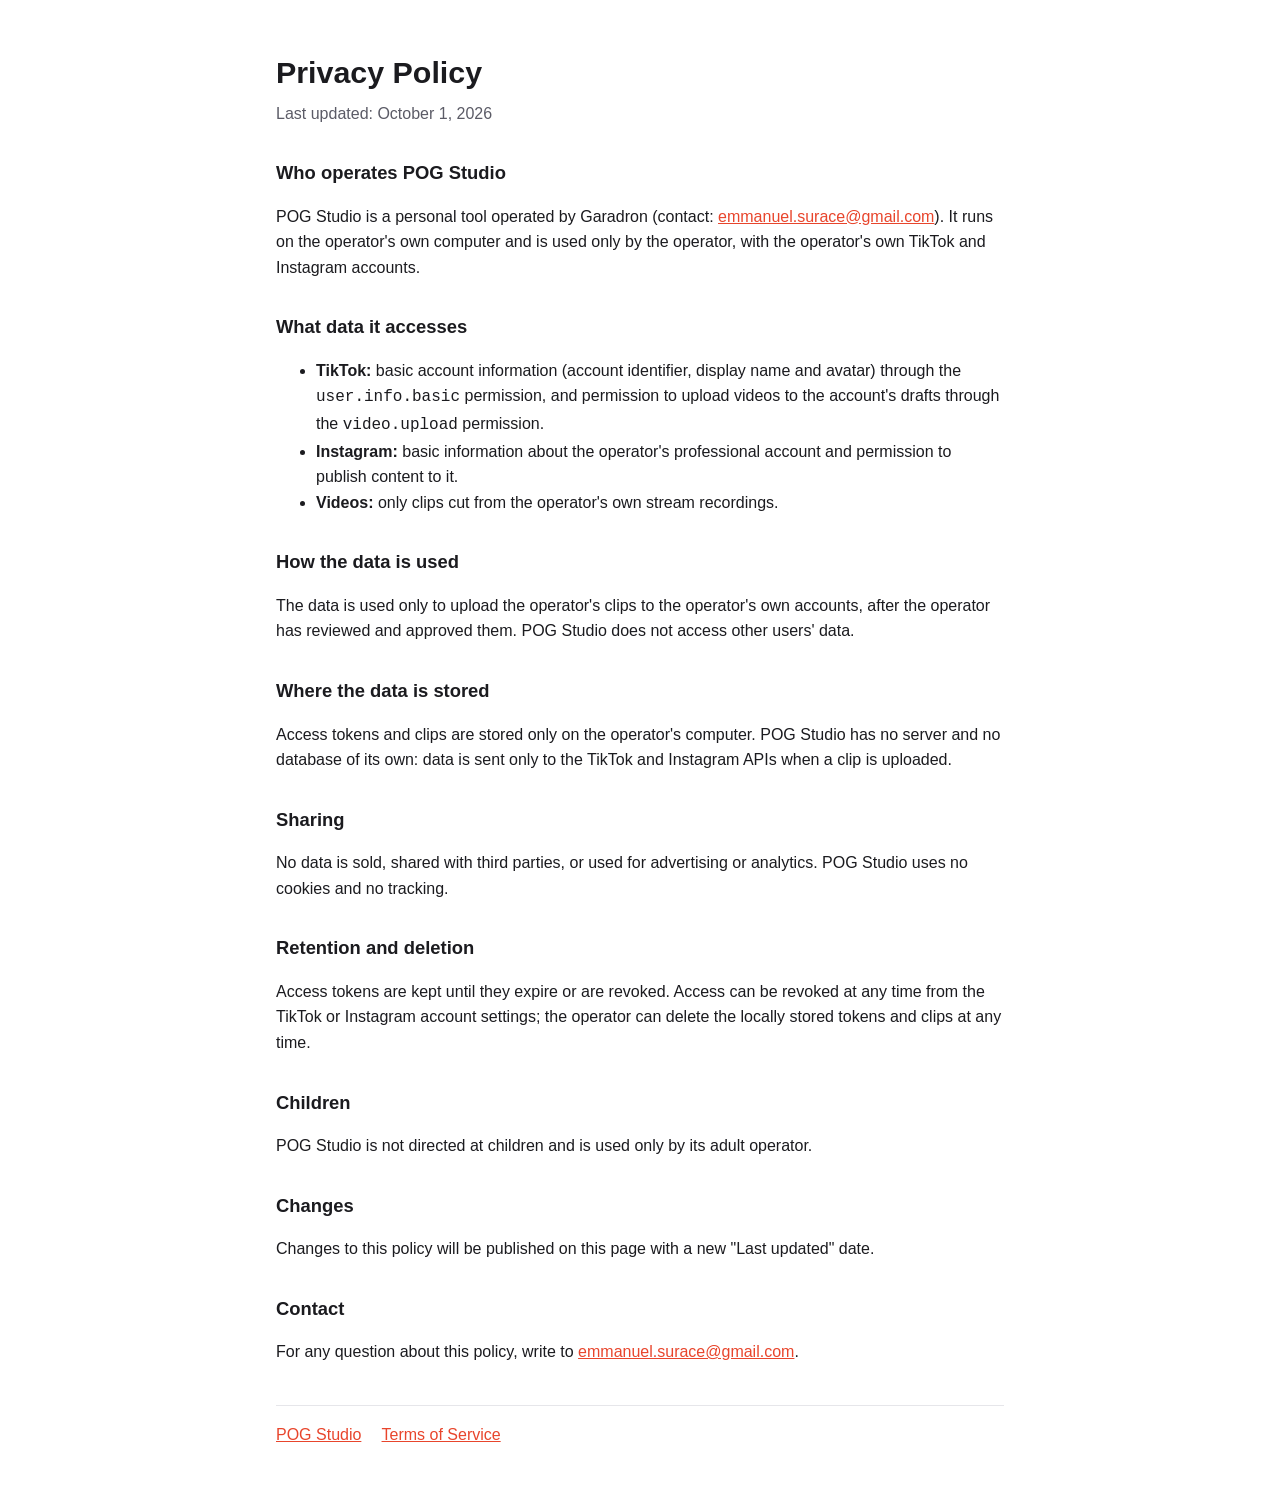
==== privacy.html @ 43148c9e "Privacy Policy and Terms of Service for POG Studio Public pages required by the TikTok and Meta deve" ====
<!doctype html>
<html lang="en">
<head>
  <meta charset="utf-8">
  <meta name="viewport" content="width=device-width, initial-scale=1">
  <title>POG Studio Privacy Policy</title>
  <link rel="stylesheet" href="style.css">
</head>
<body>
<main>
  <h1>Privacy Policy</h1>
  <p class="updated">Last updated: October 1, 2026</p>

  <h2>Who operates POG Studio</h2>
  <p>POG Studio is a personal tool operated by Garadron (contact:
     <a href="mailto:emmanuel.surace@gmail.com">emmanuel.surace@gmail.com</a>). It runs on the operator's own
     computer and is used only by the operator, with the operator's own TikTok and Instagram accounts.</p>

  <h2>What data it accesses</h2>
  <ul>
    <li><strong>TikTok:</strong> basic account information (account identifier, display name and avatar) through the
        <code>user.info.basic</code> permission, and permission to upload videos to the account's drafts through the
        <code>video.upload</code> permission.</li>
    <li><strong>Instagram:</strong> basic information about the operator's professional account and permission to
        publish content to it.</li>
    <li><strong>Videos:</strong> only clips cut from the operator's own stream recordings.</li>
  </ul>

  <h2>How the data is used</h2>
  <p>The data is used only to upload the operator's clips to the operator's own accounts, after the operator has
     reviewed and approved them. POG Studio does not access other users' data.</p>

  <h2>Where the data is stored</h2>
  <p>Access tokens and clips are stored only on the operator's computer. POG Studio has no server and no database
     of its own: data is sent only to the TikTok and Instagram APIs when a clip is uploaded.</p>

  <h2>Sharing</h2>
  <p>No data is sold, shared with third parties, or used for advertising or analytics. POG Studio uses no cookies
     and no tracking.</p>

  <h2>Retention and deletion</h2>
  <p>Access tokens are kept until they expire or are revoked. Access can be revoked at any time from the TikTok or
     Instagram account settings; the operator can delete the locally stored tokens and clips at any time.</p>

  <h2>Children</h2>
  <p>POG Studio is not directed at children and is used only by its adult operator.</p>

  <h2>Changes</h2>
  <p>Changes to this policy will be published on this page with a new "Last updated" date.</p>

  <h2>Contact</h2>
  <p>For any question about this policy, write to
     <a href="mailto:emmanuel.surace@gmail.com">emmanuel.surace@gmail.com</a>.</p>

  <nav>
    <a href="index.html">POG Studio</a>
    <a href="terms.html">Terms of Service</a>
  </nav>
</main>
</body>
</html>
---- style.css ----
:root { --bg: #ffffff; --text: #1b1b1f; --muted: #5b5b66; --accent: #e8452c; --line: #e6e6ea; }
@media (prefers-color-scheme: dark) {
  :root { --bg: #121216; --text: #ececf1; --muted: #a3a3ad; --accent: #ff6a4d; --line: #2a2a31; }
}
* { box-sizing: border-box; }
body { margin: 0; background: var(--bg); color: var(--text);
       font: 16px/1.6 -apple-system, "Segoe UI", Roboto, Helvetica, Arial, sans-serif; }
main { max-width: 760px; margin: 0 auto; padding: 48px 16px 64px; }
h1 { font-size: 1.9rem; margin: 0 0 4px; }
h2 { font-size: 1.15rem; margin: 32px 0 8px; }
p, li { color: var(--text); }
.updated { color: var(--muted); margin: 0 0 24px; }
a { color: var(--accent); }
nav { border-top: 1px solid var(--line); margin-top: 40px; padding-top: 16px; color: var(--muted); }
nav a { margin-right: 16px; }
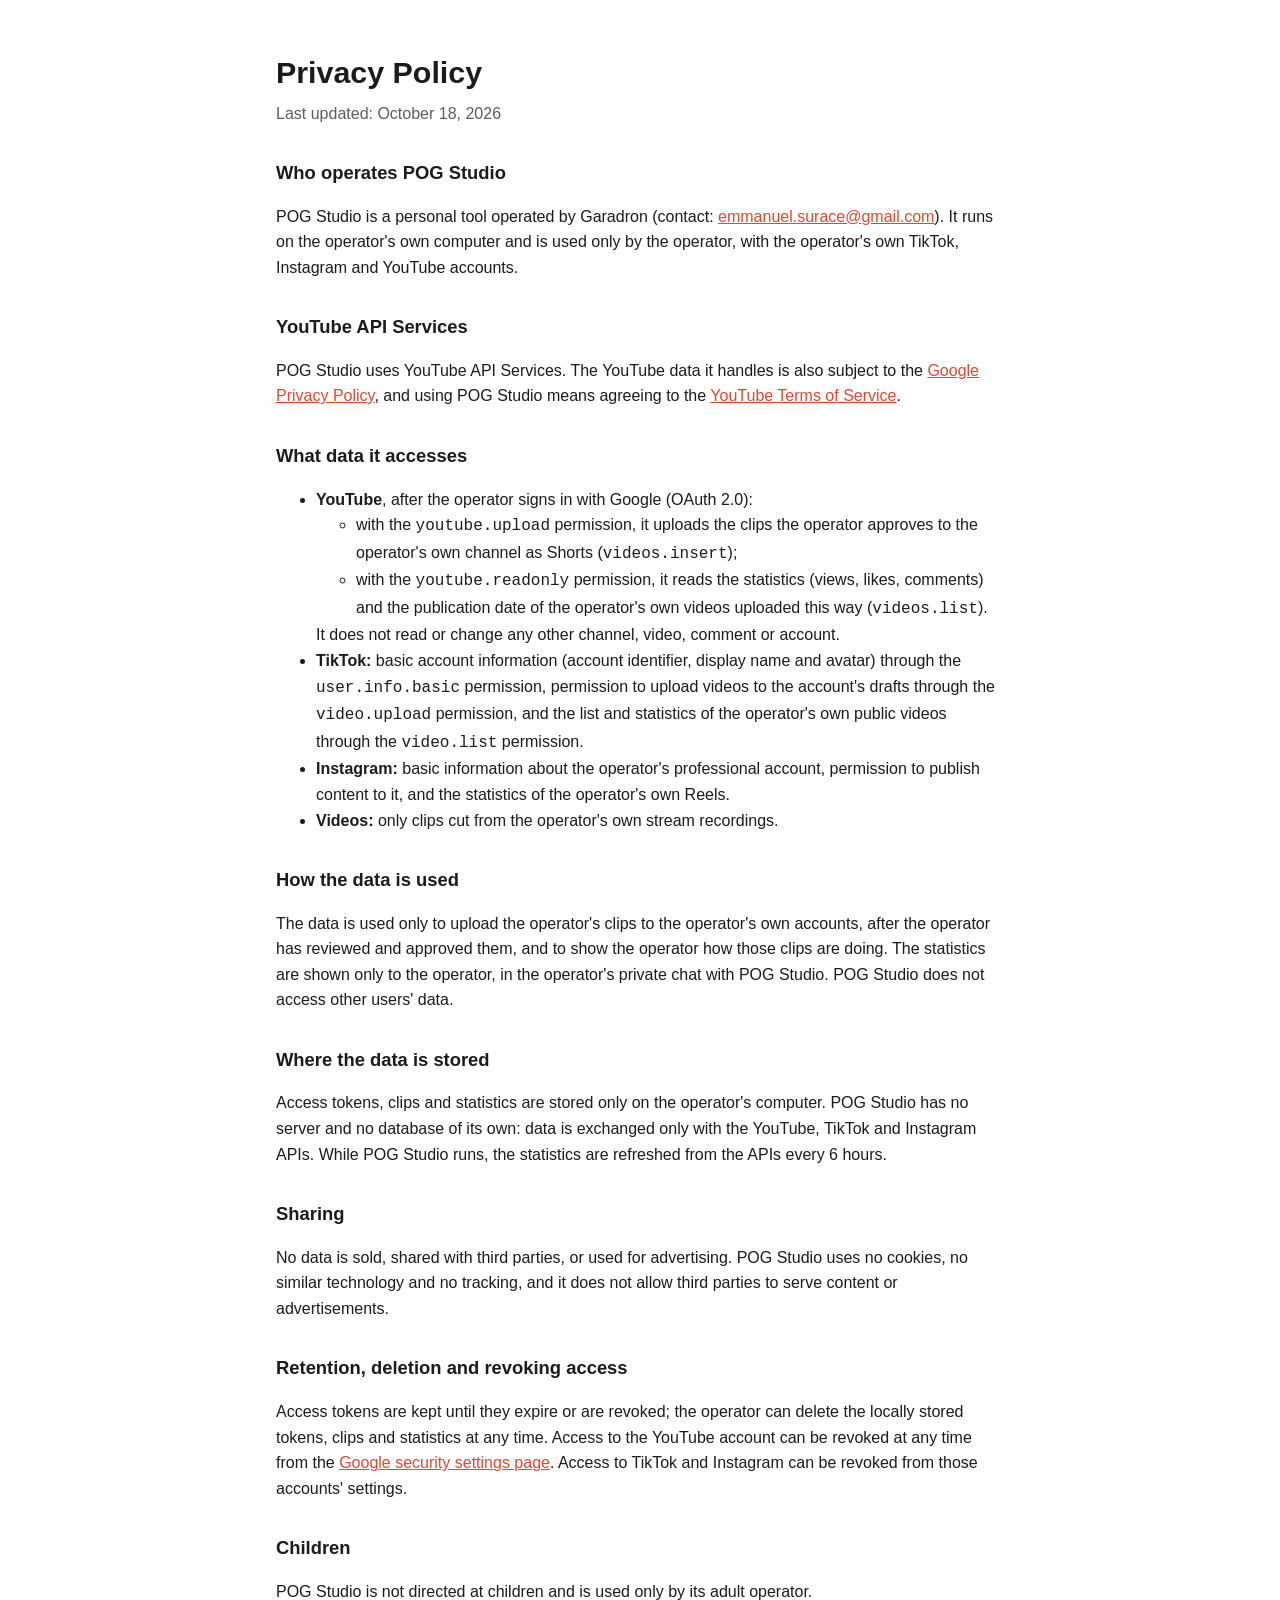
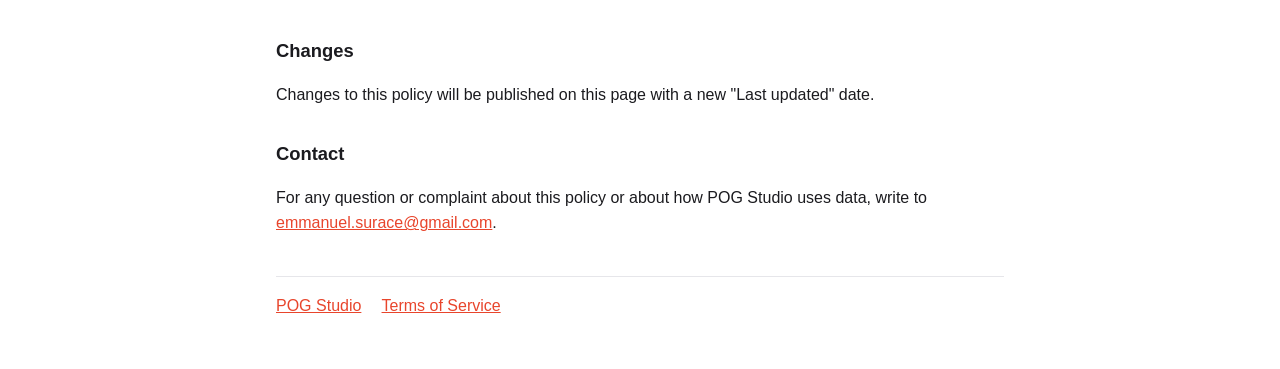
==== commit fd3ad1a8: "Add YouTube API Services: data used, Google Privacy Policy, YouTube Terms, revoking access Needed fo" ====
--- a/privacy.html
+++ b/privacy.html
@@ -9,38 +9,58 @@
 <body>
 <main>
   <h1>Privacy Policy</h1>
-  <p class="updated">Last updated: October 1, 2026</p>
+  <p class="updated">Last updated: October 18, 2026</p>
 
   <h2>Who operates POG Studio</h2>
   <p>POG Studio is a personal tool operated by Garadron (contact:
      <a href="mailto:emmanuel.surace@gmail.com">emmanuel.surace@gmail.com</a>). It runs on the operator's own
-     computer and is used only by the operator, with the operator's own TikTok and Instagram accounts.</p>
+     computer and is used only by the operator, with the operator's own TikTok, Instagram and YouTube
+     accounts.</p>
+
+  <h2>YouTube API Services</h2>
+  <p>POG Studio uses YouTube API Services. The YouTube data it handles is also subject to the
+     <a href="http://www.google.com/policies/privacy">Google Privacy Policy</a>, and using POG Studio means
+     agreeing to the <a href="https://www.youtube.com/t/terms">YouTube Terms of Service</a>.</p>
 
   <h2>What data it accesses</h2>
   <ul>
+    <li><strong>YouTube</strong>, after the operator signs in with Google (OAuth 2.0):
+        <ul>
+          <li>with the <code>youtube.upload</code> permission, it uploads the clips the operator approves to the
+              operator's own channel as Shorts (<code>videos.insert</code>);</li>
+          <li>with the <code>youtube.readonly</code> permission, it reads the statistics (views, likes, comments)
+              and the publication date of the operator's own videos uploaded this way (<code>videos.list</code>).</li>
+        </ul>
+        It does not read or change any other channel, video, comment or account.</li>
     <li><strong>TikTok:</strong> basic account information (account identifier, display name and avatar) through the
-        <code>user.info.basic</code> permission, and permission to upload videos to the account's drafts through the
-        <code>video.upload</code> permission.</li>
-    <li><strong>Instagram:</strong> basic information about the operator's professional account and permission to
-        publish content to it.</li>
+        <code>user.info.basic</code> permission, permission to upload videos to the account's drafts through the
+        <code>video.upload</code> permission, and the list and statistics of the operator's own public videos
+        through the <code>video.list</code> permission.</li>
+    <li><strong>Instagram:</strong> basic information about the operator's professional account, permission to
+        publish content to it, and the statistics of the operator's own Reels.</li>
     <li><strong>Videos:</strong> only clips cut from the operator's own stream recordings.</li>
   </ul>
 
   <h2>How the data is used</h2>
   <p>The data is used only to upload the operator's clips to the operator's own accounts, after the operator has
-     reviewed and approved them. POG Studio does not access other users' data.</p>
+     reviewed and approved them, and to show the operator how those clips are doing. The statistics are shown only
+     to the operator, in the operator's private chat with POG Studio. POG Studio does not access other users'
+     data.</p>
 
   <h2>Where the data is stored</h2>
-  <p>Access tokens and clips are stored only on the operator's computer. POG Studio has no server and no database
-     of its own: data is sent only to the TikTok and Instagram APIs when a clip is uploaded.</p>
+  <p>Access tokens, clips and statistics are stored only on the operator's computer. POG Studio has no server and
+     no database of its own: data is exchanged only with the YouTube, TikTok and Instagram APIs. While POG Studio
+     runs, the statistics are refreshed from the APIs every 6 hours.</p>
 
   <h2>Sharing</h2>
-  <p>No data is sold, shared with third parties, or used for advertising or analytics. POG Studio uses no cookies
-     and no tracking.</p>
+  <p>No data is sold, shared with third parties, or used for advertising. POG Studio uses no cookies, no similar
+     technology and no tracking, and it does not allow third parties to serve content or advertisements.</p>
 
-  <h2>Retention and deletion</h2>
-  <p>Access tokens are kept until they expire or are revoked. Access can be revoked at any time from the TikTok or
-     Instagram account settings; the operator can delete the locally stored tokens and clips at any time.</p>
+  <h2>Retention, deletion and revoking access</h2>
+  <p>Access tokens are kept until they expire or are revoked; the operator can delete the locally stored tokens,
+     clips and statistics at any time. Access to the YouTube account can be revoked at any time from the
+     <a href="https://security.google.com/settings/security/permissions">Google security settings page</a>.
+     Access to TikTok and Instagram can be revoked from those accounts' settings.</p>
 
   <h2>Children</h2>
   <p>POG Studio is not directed at children and is used only by its adult operator.</p>
@@ -49,7 +69,7 @@
   <p>Changes to this policy will be published on this page with a new "Last updated" date.</p>
 
   <h2>Contact</h2>
-  <p>For any question about this policy, write to
+  <p>For any question or complaint about this policy or about how POG Studio uses data, write to
      <a href="mailto:emmanuel.surace@gmail.com">emmanuel.surace@gmail.com</a>.</p>
 
   <nav>
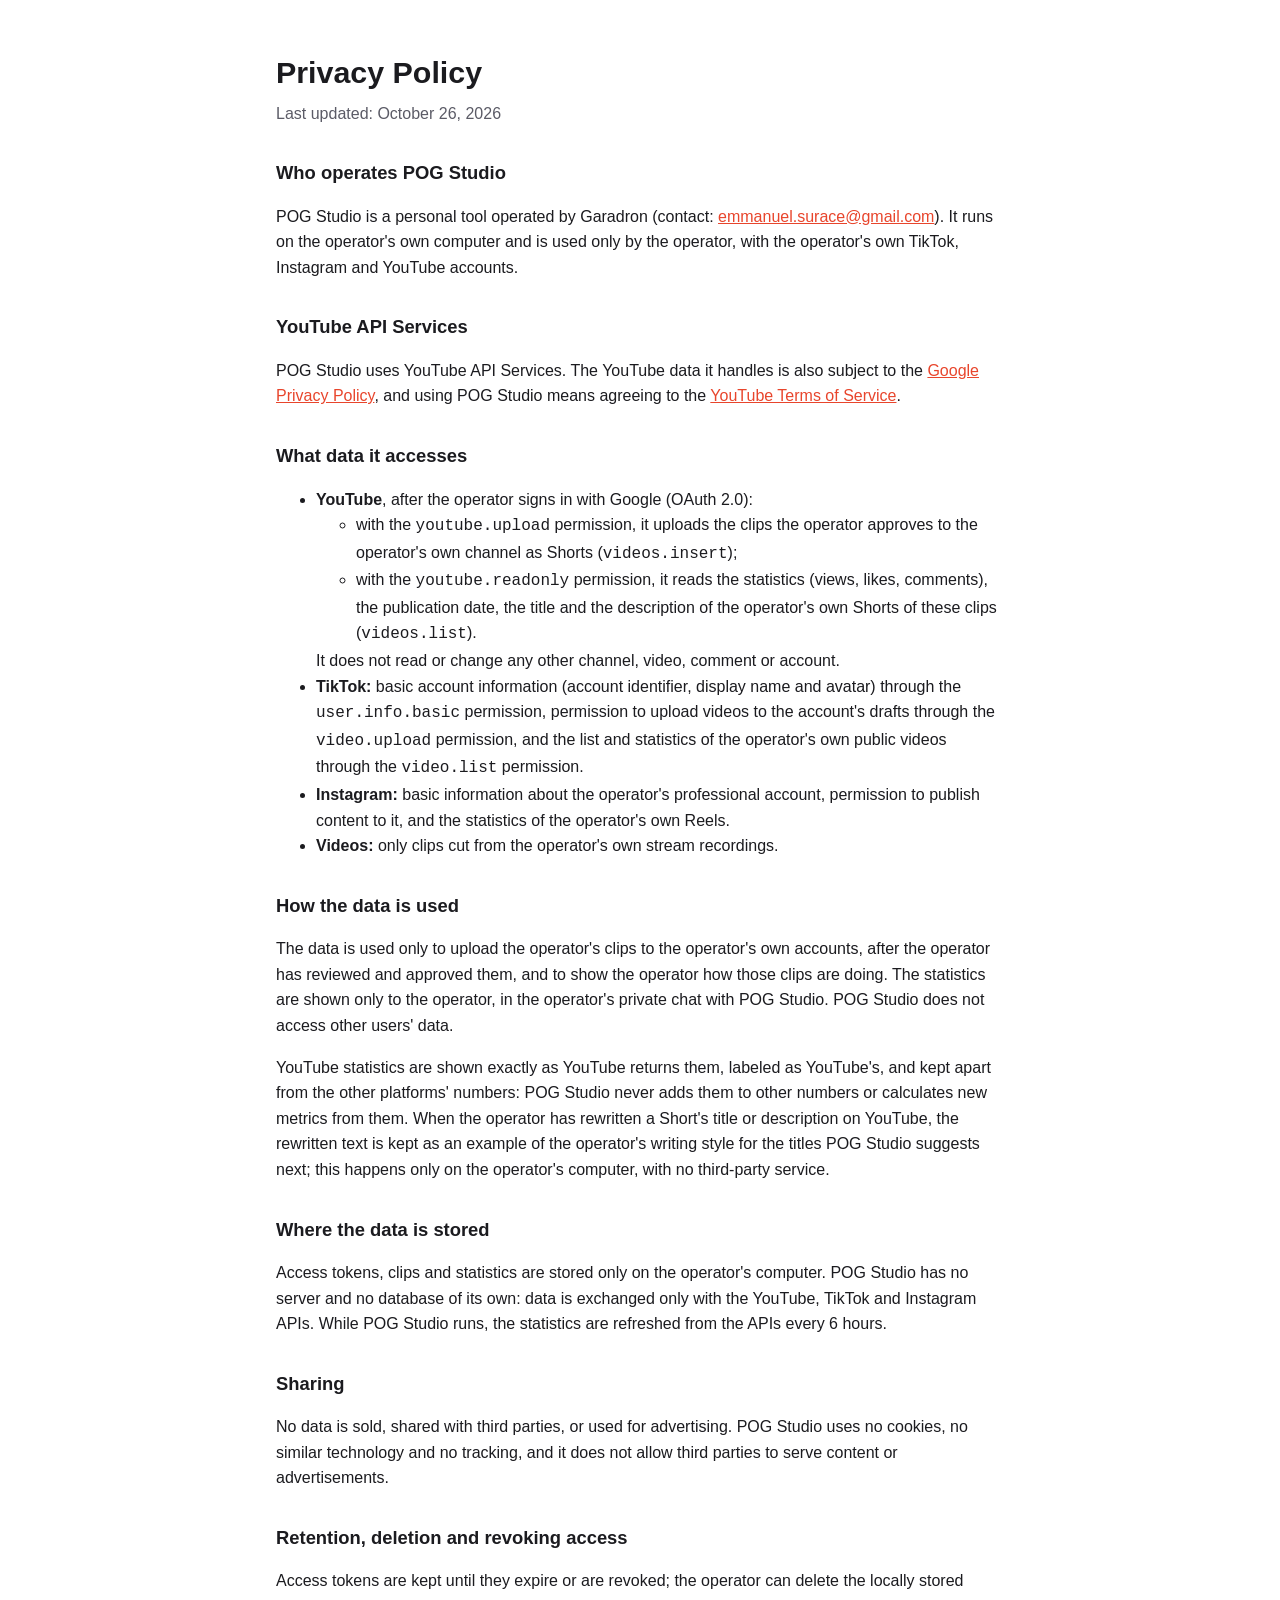
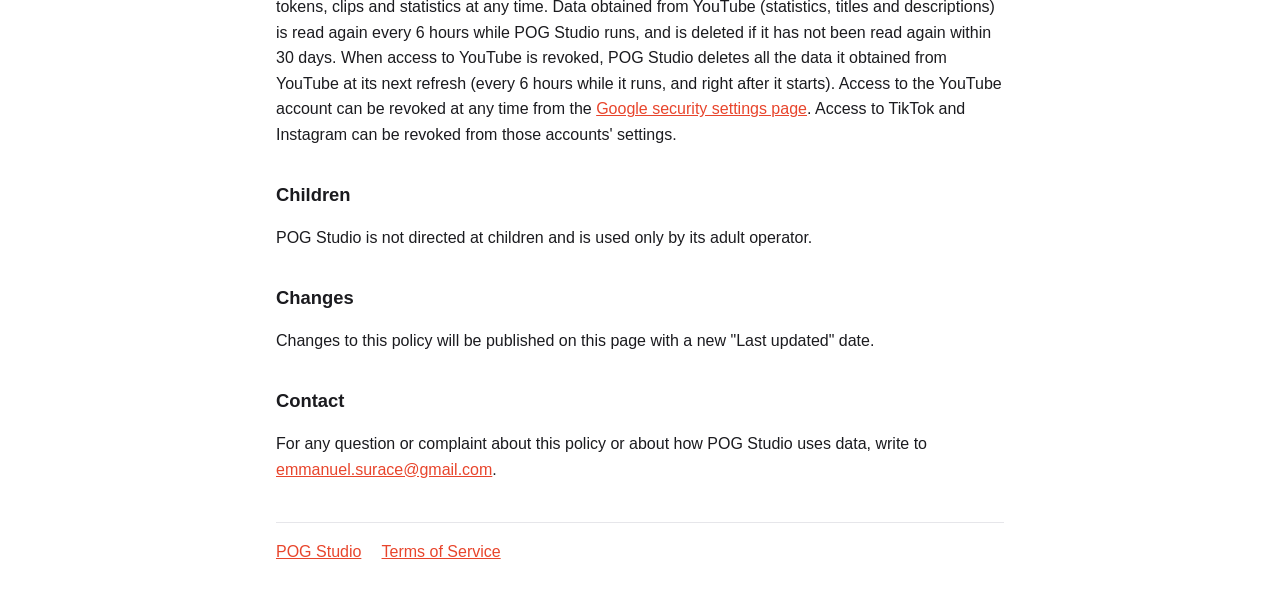
==== commit 1df293b5: "Privacy: YouTube data shown as YouTube returns it and never combined, titles and descriptions read t" ====
--- a/privacy.html
+++ b/privacy.html
@@ -9,7 +9,7 @@
 <body>
 <main>
   <h1>Privacy Policy</h1>
-  <p class="updated">Last updated: October 18, 2026</p>
+  <p class="updated">Last updated: October 26, 2026</p>
 
   <h2>Who operates POG Studio</h2>
   <p>POG Studio is a personal tool operated by Garadron (contact:
@@ -28,8 +28,9 @@
         <ul>
           <li>with the <code>youtube.upload</code> permission, it uploads the clips the operator approves to the
               operator's own channel as Shorts (<code>videos.insert</code>);</li>
-          <li>with the <code>youtube.readonly</code> permission, it reads the statistics (views, likes, comments)
-              and the publication date of the operator's own videos uploaded this way (<code>videos.list</code>).</li>
+          <li>with the <code>youtube.readonly</code> permission, it reads the statistics (views, likes, comments),
+              the publication date, the title and the description of the operator's own Shorts of these clips
+              (<code>videos.list</code>).</li>
         </ul>
         It does not read or change any other channel, video, comment or account.</li>
     <li><strong>TikTok:</strong> basic account information (account identifier, display name and avatar) through the
@@ -46,6 +47,11 @@
      reviewed and approved them, and to show the operator how those clips are doing. The statistics are shown only
      to the operator, in the operator's private chat with POG Studio. POG Studio does not access other users'
      data.</p>
+  <p>YouTube statistics are shown exactly as YouTube returns them, labeled as YouTube's, and kept apart from the
+     other platforms' numbers: POG Studio never adds them to other numbers or calculates new metrics from them.
+     When the operator has rewritten a Short's title or description on YouTube, the rewritten text is kept as an
+     example of the operator's writing style for the titles POG Studio suggests next; this happens only on the
+     operator's computer, with no third-party service.</p>
 
   <h2>Where the data is stored</h2>
   <p>Access tokens, clips and statistics are stored only on the operator's computer. POG Studio has no server and
@@ -58,7 +64,11 @@
 
   <h2>Retention, deletion and revoking access</h2>
   <p>Access tokens are kept until they expire or are revoked; the operator can delete the locally stored tokens,
-     clips and statistics at any time. Access to the YouTube account can be revoked at any time from the
+     clips and statistics at any time. Data obtained from YouTube (statistics, titles and descriptions) is read
+     again every 6 hours while POG Studio runs, and is deleted if it has not been read again within 30 days. When
+     access to YouTube is revoked, POG Studio deletes all the data it obtained from YouTube at its next refresh
+     (every 6 hours while it runs, and right after it starts). Access to the YouTube account can be revoked at
+     any time from the
      <a href="https://security.google.com/settings/security/permissions">Google security settings page</a>.
      Access to TikTok and Instagram can be revoked from those accounts' settings.</p>
 
--- a/style.css
+++ b/style.css
@@ -13,3 +13,8 @@
 a { color: var(--accent); }
 nav { border-top: 1px solid var(--line); margin-top: 40px; padding-top: 16px; color: var(--muted); }
 nav a { margin-right: 16px; }
+.youtube { display: flex; gap: 16px; align-items: flex-start; margin-top: 28px; }
+.youtube p { margin: 0; }
+/* The logo is never recolored: on a dark page it sits on white, for contrast (YouTube branding guidelines). */
+.yt-logo { flex: none; display: inline-block; background: #ffffff; padding: 8px 10px; border-radius: 6px;
+           border: 1px solid var(--line); line-height: 0; }
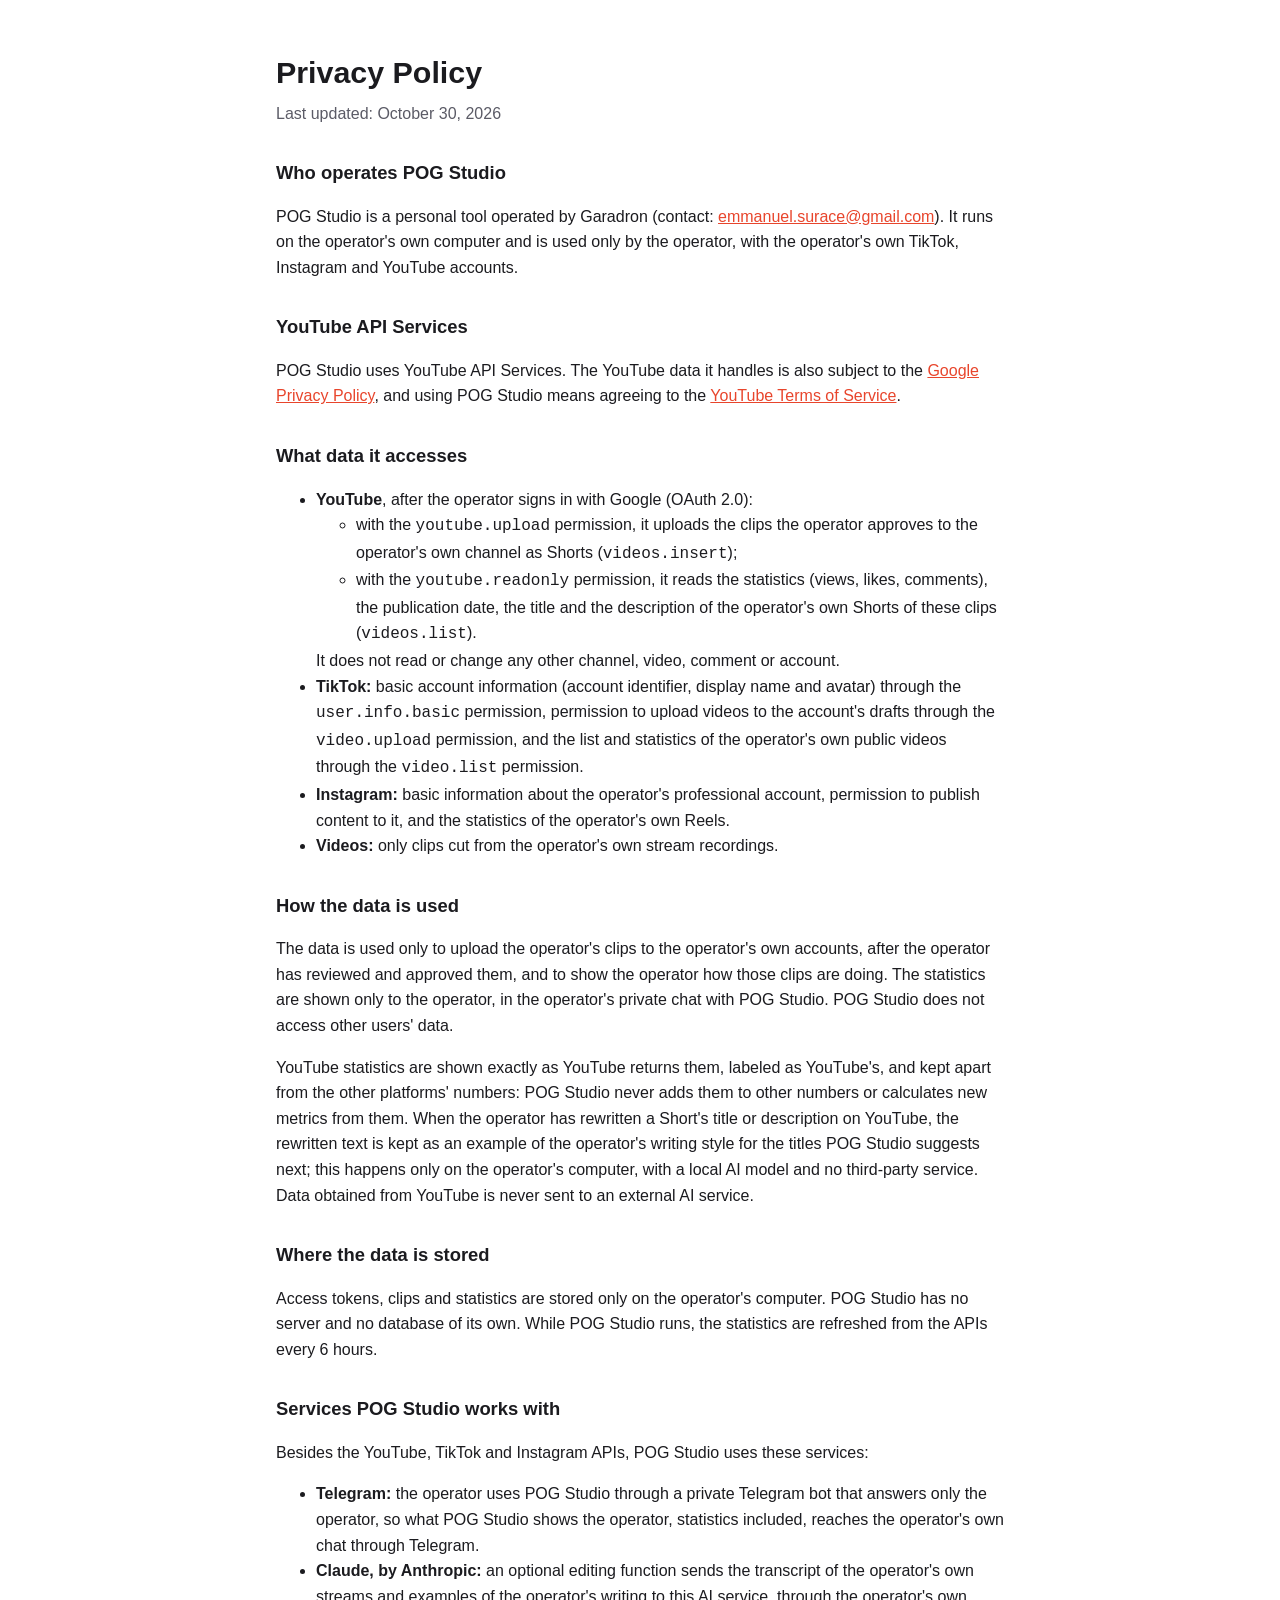
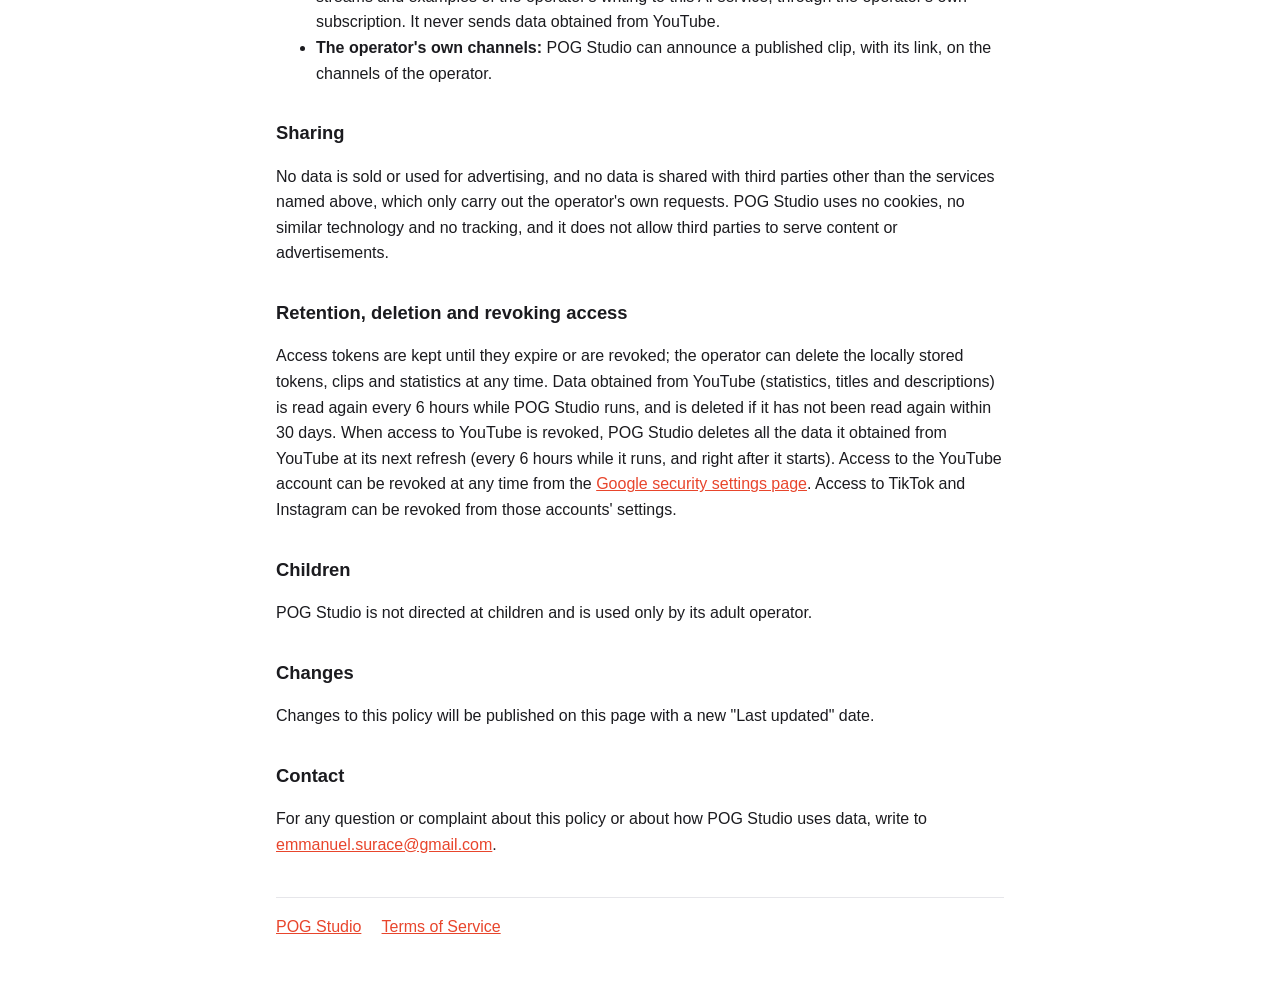
==== commit 04ed02e8: "v1.23.1 · Privacy: nominati Telegram e Claude, e i dati di YouTube che a Claude non vanno mai La pag" ====
--- a/privacy.html
+++ b/privacy.html
@@ -9,7 +9,7 @@
 <body>
 <main>
   <h1>Privacy Policy</h1>
-  <p class="updated">Last updated: October 26, 2026</p>
+  <p class="updated">Last updated: October 30, 2026</p>
 
   <h2>Who operates POG Studio</h2>
   <p>POG Studio is a personal tool operated by Garadron (contact:
@@ -51,15 +51,29 @@
      other platforms' numbers: POG Studio never adds them to other numbers or calculates new metrics from them.
      When the operator has rewritten a Short's title or description on YouTube, the rewritten text is kept as an
      example of the operator's writing style for the titles POG Studio suggests next; this happens only on the
-     operator's computer, with no third-party service.</p>
+     operator's computer, with a local AI model and no third-party service. Data obtained from YouTube is never
+     sent to an external AI service.</p>
 
   <h2>Where the data is stored</h2>
   <p>Access tokens, clips and statistics are stored only on the operator's computer. POG Studio has no server and
-     no database of its own: data is exchanged only with the YouTube, TikTok and Instagram APIs. While POG Studio
-     runs, the statistics are refreshed from the APIs every 6 hours.</p>
+     no database of its own. While POG Studio runs, the statistics are refreshed from the APIs every 6 hours.</p>
+
+  <h2>Services POG Studio works with</h2>
+  <p>Besides the YouTube, TikTok and Instagram APIs, POG Studio uses these services:</p>
+  <ul>
+    <li><strong>Telegram:</strong> the operator uses POG Studio through a private Telegram bot that answers only
+        the operator, so what POG Studio shows the operator, statistics included, reaches the operator's own chat
+        through Telegram.</li>
+    <li><strong>Claude, by Anthropic:</strong> an optional editing function sends the transcript of the operator's
+        own streams and examples of the operator's writing to this AI service, through the operator's own
+        subscription. It never sends data obtained from YouTube.</li>
+    <li><strong>The operator's own channels:</strong> POG Studio can announce a published clip, with its link, on
+        the channels of the operator.</li>
+  </ul>
 
   <h2>Sharing</h2>
-  <p>No data is sold, shared with third parties, or used for advertising. POG Studio uses no cookies, no similar
+  <p>No data is sold or used for advertising, and no data is shared with third parties other than the services
+     named above, which only carry out the operator's own requests. POG Studio uses no cookies, no similar
      technology and no tracking, and it does not allow third parties to serve content or advertisements.</p>
 
   <h2>Retention, deletion and revoking access</h2>
